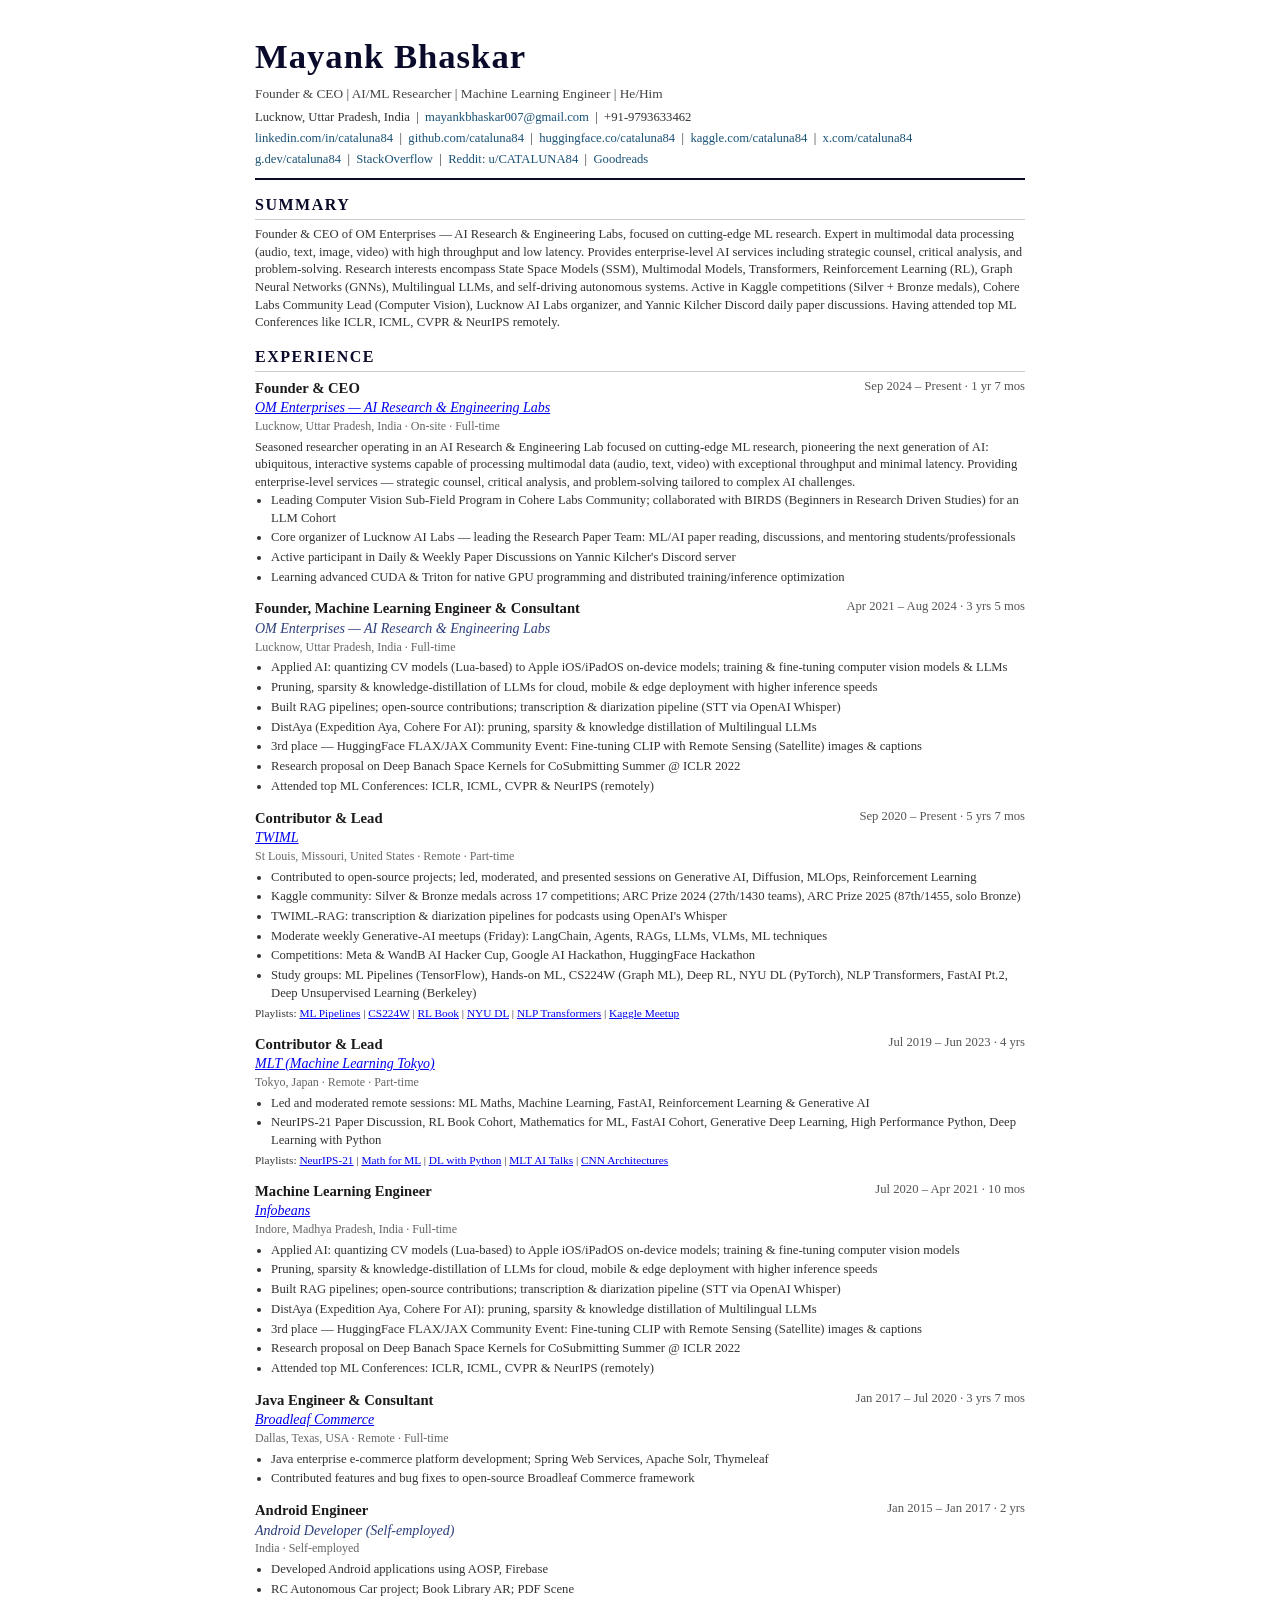
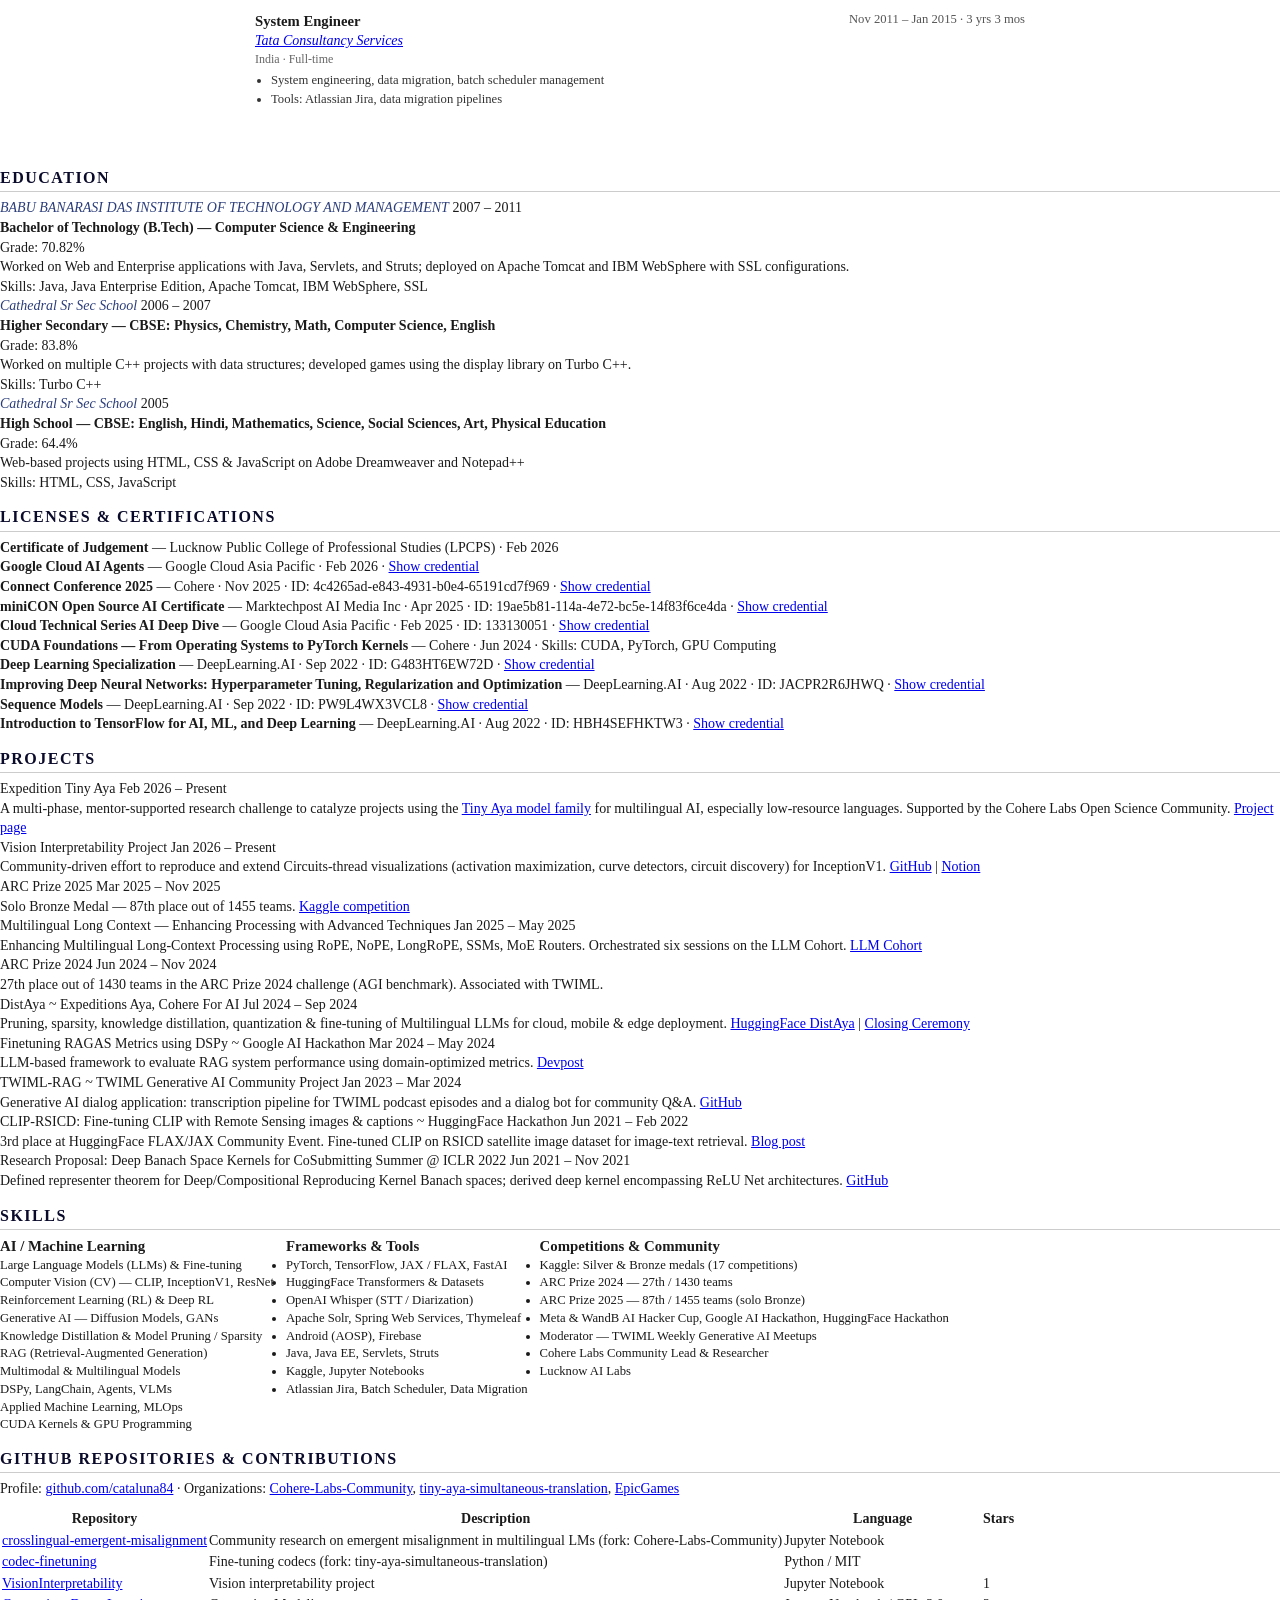
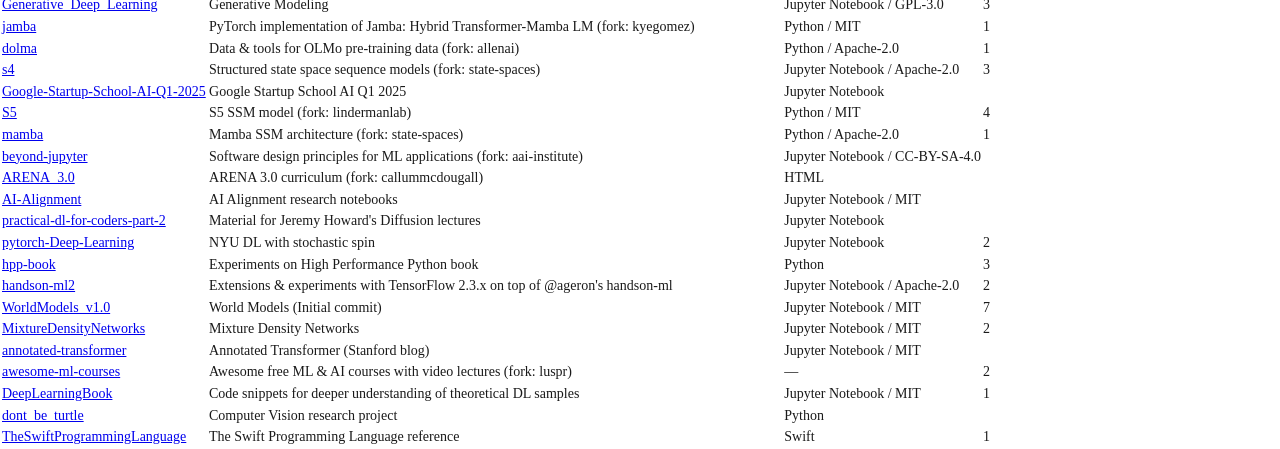
==== mayank_bhaskar_resume.html @ 60a4898b "Initial commit: portfolio site + résumé + data extractor Single-page portfolio (vanilla HTML/CSS/JS)" ====
<!DOCTYPE html>
<html lang="en">
<head>
<meta charset="UTF-8">
<meta name="viewport" content="width=device-width, initial-scale=1.0">
<title>Mayank Bhaskar - Resume</title>
<style>
* { margin: 0; padding: 0; box-sizing: border-box; }
body { font-family: 'Georgia', serif; font-size: 10.5pt; line-height: 1.4; color: #1a1a1a; background: white; }
.page { max-width: 850px; margin: 0 auto; padding: 32px 40px; }
h1.name { font-size: 26pt; font-weight: bold; color: #0a0a2a; letter-spacing: 1px; margin-bottom: 4px; }
.tagline { font-size: 10pt; color: #444; margin-bottom: 6px; }
.contact-row { font-size: 9.5pt; color: #333; margin-bottom: 3px; }
.contact-row a { color: #1a5276; text-decoration: none; }
.contact-row a:hover { text-decoration: underline; }
.divider { border: none; border-top: 2px solid #0a0a2a; margin: 10px 0 6px 0; }
.section-title { font-size: 12pt; font-weight: bold; color: #0a0a2a; text-transform: uppercase; letter-spacing: 1.5px; margin: 14px 0 6px 0; border-bottom: 1px solid #ccc; padding-bottom: 2px; }
.job { margin-bottom: 12px; }
.job-header { display: flex; justify-content: space-between; align-items: flex-start; }
.job-title { font-weight: bold; font-size: 11pt; color: #1a1a1a; }
.job-company { font-style: italic; color: #2c3e7a; font-size: 10.5pt; }
.job-dates { font-size: 9.5pt; color: #555; white-space: nowrap; margin-left: 10px; }
.job-location { font-size: 9pt; color: #666; margin-bottom: 3px; }
.job-desc { font-size: 9.5pt; color: #333; margin-top: 4px; }
.job-desc ul { padding-left: 16px; }
.job-desc li { margin-bottom: 2px; }
.edu-entry { margin-bottom: 8px; }
.edu-degree { font-weight: bold; }
.edu-school { font-style: italic; color: #2c3e7a; }
.cert-entry { margin-bottom: 5px; font-size: 9.5pt; }
.cert-name { font-weight: bold; }
.cert-issuer { color: #555; }
.proj-entry { margin-bottom: 10px; }
.proj-title { font-weight: bold; font-size: 10.5pt; color: #0a0a2a; }
.proj-link a { color: #1a5276; font-size: 9pt; }
.skills-grid { display: flex; flex-wrap: wrap; gap: 4px 12px; font-size: 9.5pt; }
.skill-tag { background: #eef2ff; border: 1px solid #c5cae9; border-radius: 3px; padding: 1px 7px; }
.honor-entry { margin-bottom: 6px; font-size: 9.5pt; }
.honor-title { font-weight: bold; }
.vol-entry { margin-bottom: 10px; }
.pub-entry { margin-bottom: 6px; font-size: 9.5pt; }
.github-repos { font-size: 9pt; }
.github-repos a { color: #1a5276; }
@media print {
  body { font-size: 9.5pt; }
  .page { padding: 15px 20px; max-width: 100%; }
  a { color: #1a5276 !important; }
}
</style>
</head>
<body>
<div class="page">

<!-- HEADER -->
<h1 class="name">Mayank Bhaskar</h1>
<div class="tagline">Founder &amp; CEO | AI/ML Researcher | Machine Learning Engineer | He/Him</div>
<div class="contact-row">
  Lucknow, Uttar Pradesh, India &nbsp;|&nbsp;
  <a href="mailto:mayankbhaskar007@gmail.com">mayankbhaskar007@gmail.com</a> &nbsp;|&nbsp;
  +91-9793633462
</div>
<div class="contact-row">
  <a href="https://www.linkedin.com/in/cataluna84">linkedin.com/in/cataluna84</a> &nbsp;|&nbsp;
  <a href="https://github.com/cataluna84">github.com/cataluna84</a> &nbsp;|&nbsp;
  <a href="https://huggingface.co/cataluna84">huggingface.co/cataluna84</a> &nbsp;|&nbsp;
  <a href="https://www.kaggle.com/cataluna84">kaggle.com/cataluna84</a> &nbsp;|&nbsp;
  <a href="https://x.com/cataluna84">x.com/cataluna84</a>
</div>
<div class="contact-row">
  <a href="https://g.dev/cataluna84">g.dev/cataluna84</a> &nbsp;|&nbsp;
  <a href="https://stackoverflow.com/users/2478346/mayank-bhaskar">StackOverflow</a> &nbsp;|&nbsp;
  <a href="https://www.reddit.com/user/CATALUNA84">Reddit: u/CATALUNA84</a> &nbsp;|&nbsp;
  <a href="https://www.goodreads.com/cataluna84">Goodreads</a>
</div>
<hr class="divider">

<!-- SUMMARY -->
<div class="section-title">Summary</div>
<p style="font-size:9.5pt;color:#333;">Founder &amp; CEO of OM Enterprises — AI Research &amp; Engineering Labs, focused on cutting-edge ML research. Expert in multimodal data processing (audio, text, image, video) with high throughput and low latency. Provides enterprise-level AI services including strategic counsel, critical analysis, and problem-solving. Research interests encompass State Space Models (SSM), Multimodal Models, Transformers, Reinforcement Learning (RL), Graph Neural Networks (GNNs), Multilingual LLMs, and self-driving autonomous systems. Active in Kaggle competitions (Silver + Bronze medals), Cohere Labs Community Lead (Computer Vision), Lucknow AI Labs organizer, and Yannic Kilcher Discord daily paper discussions. Having attended top ML Conferences like ICLR, ICML, CVPR &amp; NeurIPS remotely.</p>

<!-- EXPERIENCE -->
<div class="section-title">Experience</div>

<div class="job">
  <div class="job-header">
    <div>
      <span class="job-title">Founder &amp; CEO</span><br>
      <span class="job-company"><a href="https://www.linkedin.com/company/110513955/">OM Enterprises — AI Research &amp; Engineering Labs</a></span>
    </div>
    <span class="job-dates">Sep 2024 – Present &middot; 1 yr 7 mos</span>
  </div>
  <div class="job-location">Lucknow, Uttar Pradesh, India &middot; On-site &middot; Full-time</div>
  <div class="job-desc">
    <p>Seasoned researcher operating in an AI Research &amp; Engineering Lab focused on cutting-edge ML research, pioneering the next generation of AI: ubiquitous, interactive systems capable of processing multimodal data (audio, text, video) with exceptional throughput and minimal latency. Providing enterprise-level services — strategic counsel, critical analysis, and problem-solving tailored to complex AI challenges.</p>
    <ul>
      <li>Leading Computer Vision Sub-Field Program in Cohere Labs Community; collaborated with BIRDS (Beginners in Research Driven Studies) for an LLM Cohort</li>
      <li>Core organizer of Lucknow AI Labs — leading the Research Paper Team: ML/AI paper reading, discussions, and mentoring students/professionals</li>
      <li>Active participant in Daily &amp; Weekly Paper Discussions on Yannic Kilcher's Discord server</li>
      <li>Learning advanced CUDA &amp; Triton for native GPU programming and distributed training/inference optimization</li>
    </ul>
  </div>
</div>

<div class="job">
  <div class="job-header">
    <div>
      <span class="job-title">Founder, Machine Learning Engineer &amp; Consultant</span><br>
      <span class="job-company">OM Enterprises — AI Research &amp; Engineering Labs</span>
    </div>
    <span class="job-dates">Apr 2021 – Aug 2024 &middot; 3 yrs 5 mos</span>
  </div>
  <div class="job-location">Lucknow, Uttar Pradesh, India &middot; Full-time</div>
  <div class="job-desc">
    <ul>
      <li>Applied AI: quantizing CV models (Lua-based) to Apple iOS/iPadOS on-device models; training &amp; fine-tuning computer vision models &amp; LLMs</li>
      <li>Pruning, sparsity &amp; knowledge-distillation of LLMs for cloud, mobile &amp; edge deployment with higher inference speeds</li>
      <li>Built RAG pipelines; open-source contributions; transcription &amp; diarization pipeline (STT via OpenAI Whisper)</li>
      <li>DistAya (Expedition Aya, Cohere For AI): pruning, sparsity &amp; knowledge distillation of Multilingual LLMs</li>
      <li>3rd place — HuggingFace FLAX/JAX Community Event: Fine-tuning CLIP with Remote Sensing (Satellite) images &amp; captions</li>
      <li>Research proposal on Deep Banach Space Kernels for CoSubmitting Summer @ ICLR 2022</li>
      <li>Attended top ML Conferences: ICLR, ICML, CVPR &amp; NeurIPS (remotely)</li>
    </ul>
  </div>
</div>

<div class="job">
  <div class="job-header">
    <div>
      <span class="job-title">Contributor &amp; Lead</span><br>
      <span class="job-company"><a href="https://www.linkedin.com/company/twimlai/">TWIML</a></span>
    </div>
    <span class="job-dates">Sep 2020 – Present &middot; 5 yrs 7 mos</span>
  </div>
  <div class="job-location">St Louis, Missouri, United States &middot; Remote &middot; Part-time</div>
  <div class="job-desc">
    <ul>
      <li>Contributed to open-source projects; led, moderated, and presented sessions on Generative AI, Diffusion, MLOps, Reinforcement Learning</li>
      <li>Kaggle community: Silver &amp; Bronze medals across 17 competitions; ARC Prize 2024 (27th/1430 teams), ARC Prize 2025 (87th/1455, solo Bronze)</li>
      <li>TWIML-RAG: transcription &amp; diarization pipelines for podcasts using OpenAI's Whisper</li>
      <li>Moderate weekly Generative-AI meetups (Friday): LangChain, Agents, RAGs, LLMs, VLMs, ML techniques</li>
      <li>Competitions: Meta &amp; WandB AI Hacker Cup, Google AI Hackathon, HuggingFace Hackathon</li>
      <li>Study groups: ML Pipelines (TensorFlow), Hands-on ML, CS224W (Graph ML), Deep RL, NYU DL (PyTorch), NLP Transformers, FastAI Pt.2, Deep Unsupervised Learning (Berkeley)</li>
    </ul>
    <p style="font-size:8.5pt;margin-top:3px;">Playlists: <a href="https://bit.ly/3zl4hZK">ML Pipelines</a> | <a href="https://bit.ly/3ZoiYpi">CS224W</a> | <a href="https://bit.ly/4eoo6hr">RL Book</a> | <a href="https://bit.ly/4e5v6QE">NYU DL</a> | <a href="https://bit.ly/3Tox6uP">NLP Transformers</a> | <a href="https://bit.ly/3TtowLC">Kaggle Meetup</a></p>
  </div>
</div>

<div class="job">
  <div class="job-header">
    <div>
      <span class="job-title">Contributor &amp; Lead</span><br>
      <span class="job-company"><a href="https://www.linkedin.com/company/mltokyolabs/">MLT (Machine Learning Tokyo)</a></span>
    </div>
    <span class="job-dates">Jul 2019 – Jun 2023 &middot; 4 yrs</span>
  </div>
  <div class="job-location">Tokyo, Japan &middot; Remote &middot; Part-time</div>
  <div class="job-desc">
    <ul>
      <li>Led and moderated remote sessions: ML Maths, Machine Learning, FastAI, Reinforcement Learning &amp; Generative AI</li>
      <li>NeurIPS-21 Paper Discussion, RL Book Cohort, Mathematics for ML, FastAI Cohort, Generative Deep Learning, High Performance Python, Deep Learning with Python</li>
    </ul>
    <p style="font-size:8.5pt;margin-top:3px;">Playlists: <a href="https://bit.ly/3a2eYQS">NeurIPS-21</a> | <a href="https://www.youtube.com/playlist?list=PLaPdEEY26UXygpV-Cxch8Xkpl7IbFKBvK">Math for ML</a> | <a href="https://www.youtube.com/playlist?list=PLaPdEEY26UXyFIuJaDvb7nSlUUOSdBKpP">DL with Python</a> | <a href="https://www.youtube.com/playlist?list=PLaPdEEY26UXzDgr0uN1OUyLdeTwd477l2">MLT AI Talks</a> | <a href="https://www.youtube.com/playlist?list=PLaPdEEY26UXyE3UchW0C742xh542yh0yI">CNN Architectures</a></p>
  </div>
</div>

<!-- ===== Infobeans ===== -->
<div class="job">
<div class="job-header">
<div>
<span class="job-title">Machine Learning Engineer</span><br>
<span class="job-company"><a href="https://www.linkedin.com/company/infobeans/">Infobeans</a></span>
</div>
<span class="job-dates">Jul 2020 &ndash; Apr 2021 &middot; 10 mos</span>
</div>
<div class="job-location">Indore, Madhya Pradesh, India &middot; Full-time</div>
<div class="job-desc">
<ul>
<li>Applied AI: quantizing CV models (Lua-based) to Apple iOS/iPadOS on-device models; training &amp; fine-tuning computer vision models</li>
<li>Pruning, sparsity &amp; knowledge-distillation of LLMs for cloud, mobile &amp; edge deployment with higher inference speeds</li>
<li>Built RAG pipelines; open-source contributions; transcription &amp; diarization pipeline (STT via OpenAI Whisper)</li>
<li>DistAya (Expedition Aya, Cohere For AI): pruning, sparsity &amp; knowledge distillation of Multilingual LLMs</li>
<li>3rd place &mdash; HuggingFace FLAX/JAX Community Event: Fine-tuning CLIP with Remote Sensing (Satellite) images &amp; captions</li>
<li>Research proposal on Deep Banach Space Kernels for CoSubmitting Summer @ ICLR 2022</li>
<li>Attended top ML Conferences: ICLR, ICML, CVPR &amp; NeurIPS (remotely)</li>
</ul>
</div>
</div>

<!-- ===== Broadleaf Commerce ===== -->
<div class="job">
<div class="job-header">
<div>
<span class="job-title">Java Engineer &amp; Consultant</span><br>
<span class="job-company"><a href="https://www.linkedin.com/company/broadleaf-commerce/">Broadleaf Commerce</a></span>
</div>
<span class="job-dates">Jan 2017 &ndash; Jul 2020 &middot; 3 yrs 7 mos</span>
</div>
<div class="job-location">Dallas, Texas, USA &middot; Remote &middot; Full-time</div>
<div class="job-desc">
<ul>
<li>Java enterprise e-commerce platform development; Spring Web Services, Apache Solr, Thymeleaf</li>
<li>Contributed features and bug fixes to open-source Broadleaf Commerce framework</li>
</ul>
</div>
</div>

<!-- ===== Android Developer ===== -->
<div class="job">
<div class="job-header">
<div>
<span class="job-title">Android Engineer</span><br>
<span class="job-company">Android Developer (Self-employed)</span>
</div>
<span class="job-dates">Jan 2015 &ndash; Jan 2017 &middot; 2 yrs</span>
</div>
<div class="job-location">India &middot; Self-employed</div>
<div class="job-desc">
<ul>
<li>Developed Android applications using AOSP, Firebase</li>
<li>RC Autonomous Car project; Book Library AR; PDF Scene</li>
</ul>
</div>
</div>

<!-- ===== TCS ===== -->
<div class="job">
<div class="job-header">
<div>
<span class="job-title">System Engineer</span><br>
<span class="job-company"><a href="https://www.linkedin.com/company/tata-consultancy-services/">Tata Consultancy Services</a></span>
</div>
<span class="job-dates">Nov 2011 &ndash; Jan 2015 &middot; 3 yrs 3 mos</span>
</div>
<div class="job-location">India &middot; Full-time</div>
<div class="job-desc">
<ul>
<li>System engineering, data migration, batch scheduler management</li>
<li>Tools: Atlassian Jira, data migration pipelines</li>
</ul>
</div>
</div>

</div><!-- end experience section -->

<!-- ===== EDUCATION ===== -->
<div class="section">
<h2 class="section-title">Education</h2>

<div class="edu-item">
<div class="edu-header">
<span class="edu-school">BABU BANARASI DAS INSTITUTE OF TECHNOLOGY AND MANAGEMENT</span>
<span class="edu-dates">2007 &ndash; 2011</span>
</div>
<div class="edu-degree">Bachelor of Technology (B.Tech) &mdash; Computer Science &amp; Engineering</div>
<div class="edu-grade">Grade: 70.82%</div>
<div class="edu-activities">Worked on Web and Enterprise applications with Java, Servlets, and Struts; deployed on Apache Tomcat and IBM WebSphere with SSL configurations.</div>
<div class="edu-skills">Skills: Java, Java Enterprise Edition, Apache Tomcat, IBM WebSphere, SSL</div>
</div>

<div class="edu-item">
<div class="edu-header">
<span class="edu-school">Cathedral Sr Sec School</span>
<span class="edu-dates">2006 &ndash; 2007</span>
</div>
<div class="edu-degree">Higher Secondary &mdash; CBSE: Physics, Chemistry, Math, Computer Science, English</div>
<div class="edu-grade">Grade: 83.8%</div>
<div class="edu-activities">Worked on multiple C++ projects with data structures; developed games using the display library on Turbo C++.</div>
<div class="edu-skills">Skills: Turbo C++</div>
</div>

<div class="edu-item">
<div class="edu-header">
<span class="edu-school">Cathedral Sr Sec School</span>
<span class="edu-dates">2005</span>
</div>
<div class="edu-degree">High School &mdash; CBSE: English, Hindi, Mathematics, Science, Social Sciences, Art, Physical Education</div>
<div class="edu-grade">Grade: 64.4%</div>
<div class="edu-activities">Web-based projects using HTML, CSS &amp; JavaScript on Adobe Dreamweaver and Notepad++</div>
<div class="edu-skills">Skills: HTML, CSS, JavaScript</div>
</div>

</div><!-- end education -->

<!-- ===== LICENSES & CERTIFICATIONS ===== -->
<div class="section">
<h2 class="section-title">Licenses &amp; Certifications</h2>
<ul class="cert-list">
<li><strong>Certificate of Judgement</strong> &mdash; Lucknow Public College of Professional Studies (LPCPS) &middot; Feb 2026</li>
<li><strong>Google Cloud AI Agents</strong> &mdash; Google Cloud Asia Pacific &middot; Feb 2026 &middot; <a href="https://www.credly.com/badges/cc21bb02-8079-4be4-8847-1b9390616a28/linked_in_profile">Show credential</a></li>
<li><strong>Connect Conference 2025</strong> &mdash; Cohere &middot; Nov 2025 &middot; ID: 4c4265ad-e843-4931-b0e4-65191cd7f969 &middot; <a href="https://credsverse.com/credentials/4c4265ad-e843-4931-b0e4-65191cd7f969">Show credential</a></li>
<li><strong>miniCON Open Source AI Certificate</strong> &mdash; Marktechpost AI Media Inc &middot; Apr 2025 &middot; ID: 19ae5b81-114a-4e72-bc5e-14f83f6ce4da &middot; <a href="https://credsverse.com/credentials/19ae5b81-114a-4e72-bc5e-14f83f6ce4da">Show credential</a></li>
<li><strong>Cloud Technical Series AI Deep Dive</strong> &mdash; Google Cloud Asia Pacific &middot; Feb 2025 &middot; ID: 133130051 &middot; <a href="https://www.credential.net/49c68edc-83b1-4e7b-bb0b-9056c905ea52">Show credential</a></li>
<li><strong>CUDA Foundations &mdash; From Operating Systems to PyTorch Kernels</strong> &mdash; Cohere &middot; Jun 2024 &middot; Skills: CUDA, PyTorch, GPU Computing</li>
<li><strong>Deep Learning Specialization</strong> &mdash; DeepLearning.AI &middot; Sep 2022 &middot; ID: G483HT6EW72D &middot; <a href="https://www.coursera.org/account/accomplishments/specialization/G483HT6EW72D">Show credential</a></li>
<li><strong>Improving Deep Neural Networks: Hyperparameter Tuning, Regularization and Optimization</strong> &mdash; DeepLearning.AI &middot; Aug 2022 &middot; ID: JACPR2R6JHWQ &middot; <a href="https://www.coursera.org/account/accomplishments/records/JACPR2R6JHWQ">Show credential</a></li>
<li><strong>Sequence Models</strong> &mdash; DeepLearning.AI &middot; Sep 2022 &middot; ID: PW9L4WX3VCL8 &middot; <a href="https://www.coursera.org/account/accomplishments/records/PW9L4WX3VCL8">Show credential</a></li>
<li><strong>Introduction to TensorFlow for AI, ML, and Deep Learning</strong> &mdash; DeepLearning.AI &middot; Aug 2022 &middot; ID: HBH4SEFHKTW3 &middot; <a href="https://www.coursera.org/account/accomplishments/records/HBH4SEFHKTW3">Show credential</a></li>
</ul>
</div><!-- end certifications -->

<!-- ===== PROJECTS ===== -->
<div class="section">
<h2 class="section-title">Projects</h2>

<div class="project-item">
<div class="project-header">
<span class="project-name">Expedition Tiny Aya</span>
<span class="project-dates">Feb 2026 &ndash; Present</span>
</div>
<p>A multi-phase, mentor-supported research challenge to catalyze projects using the <a href="https://cohere.com/blog/cohere-labs-tiny-aya">Tiny Aya model family</a> for multilingual AI, especially low-resource languages. Supported by the Cohere Labs Open Science Community. <a href="https://www.notion.so/Expedition-Tiny-Aya-2f04398375db804c93c4c9f5fbb94833">Project page</a></p>
</div>

<div class="project-item">
<div class="project-header">
<span class="project-name">Vision Interpretability Project</span>
<span class="project-dates">Jan 2026 &ndash; Present</span>
</div>
<p>Community-driven effort to reproduce and extend Circuits-thread visualizations (activation maximization, curve detectors, circuit discovery) for InceptionV1. <a href="https://github.com/Cohere-Labs-Community/Vision-Interpretability">GitHub</a> | <a href="https://www.notion.so/Vision-Interpretability-Project-30edf04eb8358007b59ed8fea617b18e">Notion</a></p>
</div>

<div class="project-item">
<div class="project-header">
<span class="project-name">ARC Prize 2025</span>
<span class="project-dates">Mar 2025 &ndash; Nov 2025</span>
</div>
<p>Solo Bronze Medal &mdash; 87th place out of 1455 teams. <a href="https://www.kaggle.com/competitions/arc-prize-2025">Kaggle competition</a></p>
</div>

<div class="project-item">
<div class="project-header">
<span class="project-name">Multilingual Long Context &mdash; Enhancing Processing with Advanced Techniques</span>
<span class="project-dates">Jan 2025 &ndash; May 2025</span>
</div>
<p>Enhancing Multilingual Long-Context Processing using RoPE, NoPE, LongRoPE, SSMs, MoE Routers. Orchestrated six sessions on the LLM Cohort. <a href="https://sites.google.com/cohere.com/coherelabs-community/community-programs/birds/llm-cohort">LLM Cohort</a></p>
</div>

<div class="project-item">
<div class="project-header">
<span class="project-name">ARC Prize 2024</span>
<span class="project-dates">Jun 2024 &ndash; Nov 2024</span>
</div>
<p>27th place out of 1430 teams in the ARC Prize 2024 challenge (AGI benchmark). Associated with TWIML.</p>
</div>

<div class="project-item">
<div class="project-header">
<span class="project-name">DistAya ~ Expeditions Aya, Cohere For AI</span>
<span class="project-dates">Jul 2024 &ndash; Sep 2024</span>
</div>
<p>Pruning, sparsity, knowledge distillation, quantization &amp; fine-tuning of Multilingual LLMs for cloud, mobile &amp; edge deployment. <a href="https://huggingface.co/DistAya">HuggingFace DistAya</a> | <a href="https://www.youtube.com/watch?v=oKstMwSUElA">Closing Ceremony</a></p>
</div>

<div class="project-item">
<div class="project-header">
<span class="project-name">Finetuning RAGAS Metrics using DSPy ~ Google AI Hackathon</span>
<span class="project-dates">Mar 2024 &ndash; May 2024</span>
</div>
<p>LLM-based framework to evaluate RAG system performance using domain-optimized metrics. <a href="https://devpost.com/software/llm-rag-eval">Devpost</a></p>
</div>

<div class="project-item">
<div class="project-header">
<span class="project-name">TWIML-RAG ~ TWIML Generative AI Community Project</span>
<span class="project-dates">Jan 2023 &ndash; Mar 2024</span>
</div>
<p>Generative AI dialog application: transcription pipeline for TWIML podcast episodes and a dialog bot for community Q&amp;A. <a href="https://github.com/TWIML/TWIML-RAG">GitHub</a></p>
</div>

<div class="project-item">
<div class="project-header">
<span class="project-name">CLIP-RSICD: Fine-tuning CLIP with Remote Sensing images &amp; captions ~ HuggingFace Hackathon</span>
<span class="project-dates">Jun 2021 &ndash; Feb 2022</span>
</div>
<p>3rd place at HuggingFace FLAX/JAX Community Event. Fine-tuned CLIP on RSICD satellite image dataset for image-text retrieval. <a href="https://huggingface.co/blog/fine-tune-clip-rsicd">Blog post</a></p>
</div>

<div class="project-item">
<div class="project-header">
<span class="project-name">Research Proposal: Deep Banach Space Kernels for CoSubmitting Summer @ ICLR 2022</span>
<span class="project-dates">Jun 2021 &ndash; Nov 2021</span>
</div>
<p>Defined representer theorem for Deep/Compositional Reproducing Kernel Banach spaces; derived deep kernel encompassing ReLU Net architectures. <a href="https://github.com/MrityunjayBhardwaj/Deep-KRR">GitHub</a></p>
</div>

</div><!-- end projects -->

<!-- ===== SKILLS ===== -->
<div class="section">
<h2 class="section-title">Skills</h2>
<div class="skills-grid">
<div class="skill-category">
<h3>AI / Machine Learning</h3>
<ul>
<li>Large Language Models (LLMs) &amp; Fine-tuning</li>
<li>Computer Vision (CV) &mdash; CLIP, InceptionV1, ResNet</li>
<li>Reinforcement Learning (RL) &amp; Deep RL</li>
<li>Generative AI &mdash; Diffusion Models, GANs</li>
<li>Knowledge Distillation &amp; Model Pruning / Sparsity</li>
<li>RAG (Retrieval-Augmented Generation)</li>
<li>Multimodal &amp; Multilingual Models</li>
<li>DSPy, LangChain, Agents, VLMs</li>
<li>Applied Machine Learning, MLOps</li>
<li>CUDA Kernels &amp; GPU Programming</li>
</ul>
</div>
<div class="skill-category">
<h3>Frameworks &amp; Tools</h3>
<ul>
<li>PyTorch, TensorFlow, JAX / FLAX, FastAI</li>
<li>HuggingFace Transformers &amp; Datasets</li>
<li>OpenAI Whisper (STT / Diarization)</li>
<li>Apache Solr, Spring Web Services, Thymeleaf</li>
<li>Android (AOSP), Firebase</li>
<li>Java, Java EE, Servlets, Struts</li>
<li>Kaggle, Jupyter Notebooks</li>
<li>Atlassian Jira, Batch Scheduler, Data Migration</li>
</ul>
</div>
<div class="skill-category">
<h3>Competitions &amp; Community</h3>
<ul>
<li>Kaggle: Silver &amp; Bronze medals (17 competitions)</li>
<li>ARC Prize 2024 &mdash; 27th / 1430 teams</li>
<li>ARC Prize 2025 &mdash; 87th / 1455 teams (solo Bronze)</li>
<li>Meta &amp; WandB AI Hacker Cup, Google AI Hackathon, HuggingFace Hackathon</li>
<li>Moderator &mdash; TWIML Weekly Generative AI Meetups</li>
<li>Cohere Labs Community Lead &amp; Researcher</li>
<li>Lucknow AI Labs</li>
</ul>
</div>
</div>
</div><!-- end skills -->

<!-- ===== GITHUB REPOSITORIES ===== -->
<div class="section">
<h2 class="section-title">GitHub Repositories &amp; Contributions</h2>
<p style="margin-bottom:8px">Profile: <a href="https://github.com/cataluna84">github.com/cataluna84</a> &middot; Organizations: <a href="https://github.com/Cohere-Labs-Community">Cohere-Labs-Community</a>, <a href="https://github.com/tiny-aya-simulatenous-translation">tiny-aya-simultaneous-translation</a>, <a href="https://github.com/EpicGames">EpicGames</a></p>
<table class="repo-table">
<thead><tr><th>Repository</th><th>Description</th><th>Language</th><th>Stars</th></tr></thead>
<tbody>
<tr><td><a href="https://github.com/cataluna84/crosslingual-emergent-misalignment">crosslingual-emergent-misalignment</a></td><td>Community research on emergent misalignment in multilingual LMs (fork: Cohere-Labs-Community)</td><td>Jupyter Notebook</td><td></td></tr>
<tr><td><a href="https://github.com/cataluna84/codec-finetuning">codec-finetuning</a></td><td>Fine-tuning codecs (fork: tiny-aya-simultaneous-translation)</td><td>Python / MIT</td><td></td></tr>
<tr><td><a href="https://github.com/cataluna84/VisionInterpretability">VisionInterpretability</a></td><td>Vision interpretability project</td><td>Jupyter Notebook</td><td>1</td></tr>
<tr><td><a href="https://github.com/cataluna84/Generative_Deep_Learning">Generative_Deep_Learning</a></td><td>Generative Modeling</td><td>Jupyter Notebook / GPL-3.0</td><td>3</td></tr>
<tr><td><a href="https://github.com/cataluna84/jamba">jamba</a></td><td>PyTorch implementation of Jamba: Hybrid Transformer-Mamba LM (fork: kyegomez)</td><td>Python / MIT</td><td>1</td></tr>
<tr><td><a href="https://github.com/cataluna84/dolma">dolma</a></td><td>Data &amp; tools for OLMo pre-training data (fork: allenai)</td><td>Python / Apache-2.0</td><td>1</td></tr>
<tr><td><a href="https://github.com/cataluna84/s4">s4</a></td><td>Structured state space sequence models (fork: state-spaces)</td><td>Jupyter Notebook / Apache-2.0</td><td>3</td></tr>
<tr><td><a href="https://github.com/cataluna84/Google-Startup-School-AI-Q1-2025">Google-Startup-School-AI-Q1-2025</a></td><td>Google Startup School AI Q1 2025</td><td>Jupyter Notebook</td><td></td></tr>
<tr><td><a href="https://github.com/cataluna84/S5">S5</a></td><td>S5 SSM model (fork: lindermanlab)</td><td>Python / MIT</td><td>4</td></tr>
<tr><td><a href="https://github.com/cataluna84/mamba">mamba</a></td><td>Mamba SSM architecture (fork: state-spaces)</td><td>Python / Apache-2.0</td><td>1</td></tr>
<tr><td><a href="https://github.com/cataluna84/beyond-jupyter">beyond-jupyter</a></td><td>Software design principles for ML applications (fork: aai-institute)</td><td>Jupyter Notebook / CC-BY-SA-4.0</td><td></td></tr>
<tr><td><a href="https://github.com/cataluna84/ARENA_3.0">ARENA_3.0</a></td><td>ARENA 3.0 curriculum (fork: callummcdougall)</td><td>HTML</td><td></td></tr>
<tr><td><a href="https://github.com/cataluna84/AI-Alignment">AI-Alignment</a></td><td>AI Alignment research notebooks</td><td>Jupyter Notebook / MIT</td><td></td></tr>
<tr><td><a href="https://github.com/cataluna84/practical-dl-for-coders-part-2">practical-dl-for-coders-part-2</a></td><td>Material for Jeremy Howard's Diffusion lectures</td><td>Jupyter Notebook</td><td></td></tr>
<tr><td><a href="https://github.com/cataluna84/pytorch-Deep-Learning">pytorch-Deep-Learning</a></td><td>NYU DL with stochastic spin</td><td>Jupyter Notebook</td><td>2</td></tr>
<tr><td><a href="https://github.com/cataluna84/hpp-book">hpp-book</a></td><td>Experiments on High Performance Python book</td><td>Python</td><td>3</td></tr>
<tr><td><a href="https://github.com/cataluna84/handson-ml2">handson-ml2</a></td><td>Extensions &amp; experiments with TensorFlow 2.3.x on top of @ageron's handson-ml</td><td>Jupyter Notebook / Apache-2.0</td><td>2</td></tr>
<tr><td><a href="https://github.com/cataluna84/WorldModels_v1.0">WorldModels_v1.0</a></td><td>World Models (Initial commit)</td><td>Jupyter Notebook / MIT</td><td>7</td></tr>
<tr><td><a href="https://github.com/cataluna84/MixtureDensityNetworks">MixtureDensityNetworks</a></td><td>Mixture Density Networks</td><td>Jupyter Notebook / MIT</td><td>2</td></tr>
<tr><td><a href="https://github.com/cataluna84/annotated-transformer">annotated-transformer</a></td><td>Annotated Transformer (Stanford blog)</td><td>Jupyter Notebook / MIT</td><td></td></tr>
<tr><td><a href="https://github.com/cataluna84/awesome-ml-courses">awesome-ml-courses</a></td><td>Awesome free ML &amp; AI courses with video lectures (fork: luspr)</td><td>&mdash;</td><td>2</td></tr>
<tr><td><a href="https://github.com/cataluna84/DeepLearningBook">DeepLearningBook</a></td><td>Code snippets for deeper understanding of theoretical DL samples</td><td>Jupyter Notebook / MIT</td><td>1</td></tr>
<tr><td><a href="https://github.com/cataluna84/dont_be_turtle">dont_be_turtle</a></td><td>Computer Vision research project</td><td>Python</td><td></td></tr>
<tr><td><a href="https://github.com/cataluna84/TheSwiftProgrammingLanguage">TheSwiftProgrammingLanguage</a></td><td>The Swift Programming Language reference</td><td>Swift</td><td>1</td></tr>
</tbody>
</table>
</div><!-- end github -->

</div><!-- end main -->
</body>
</html>
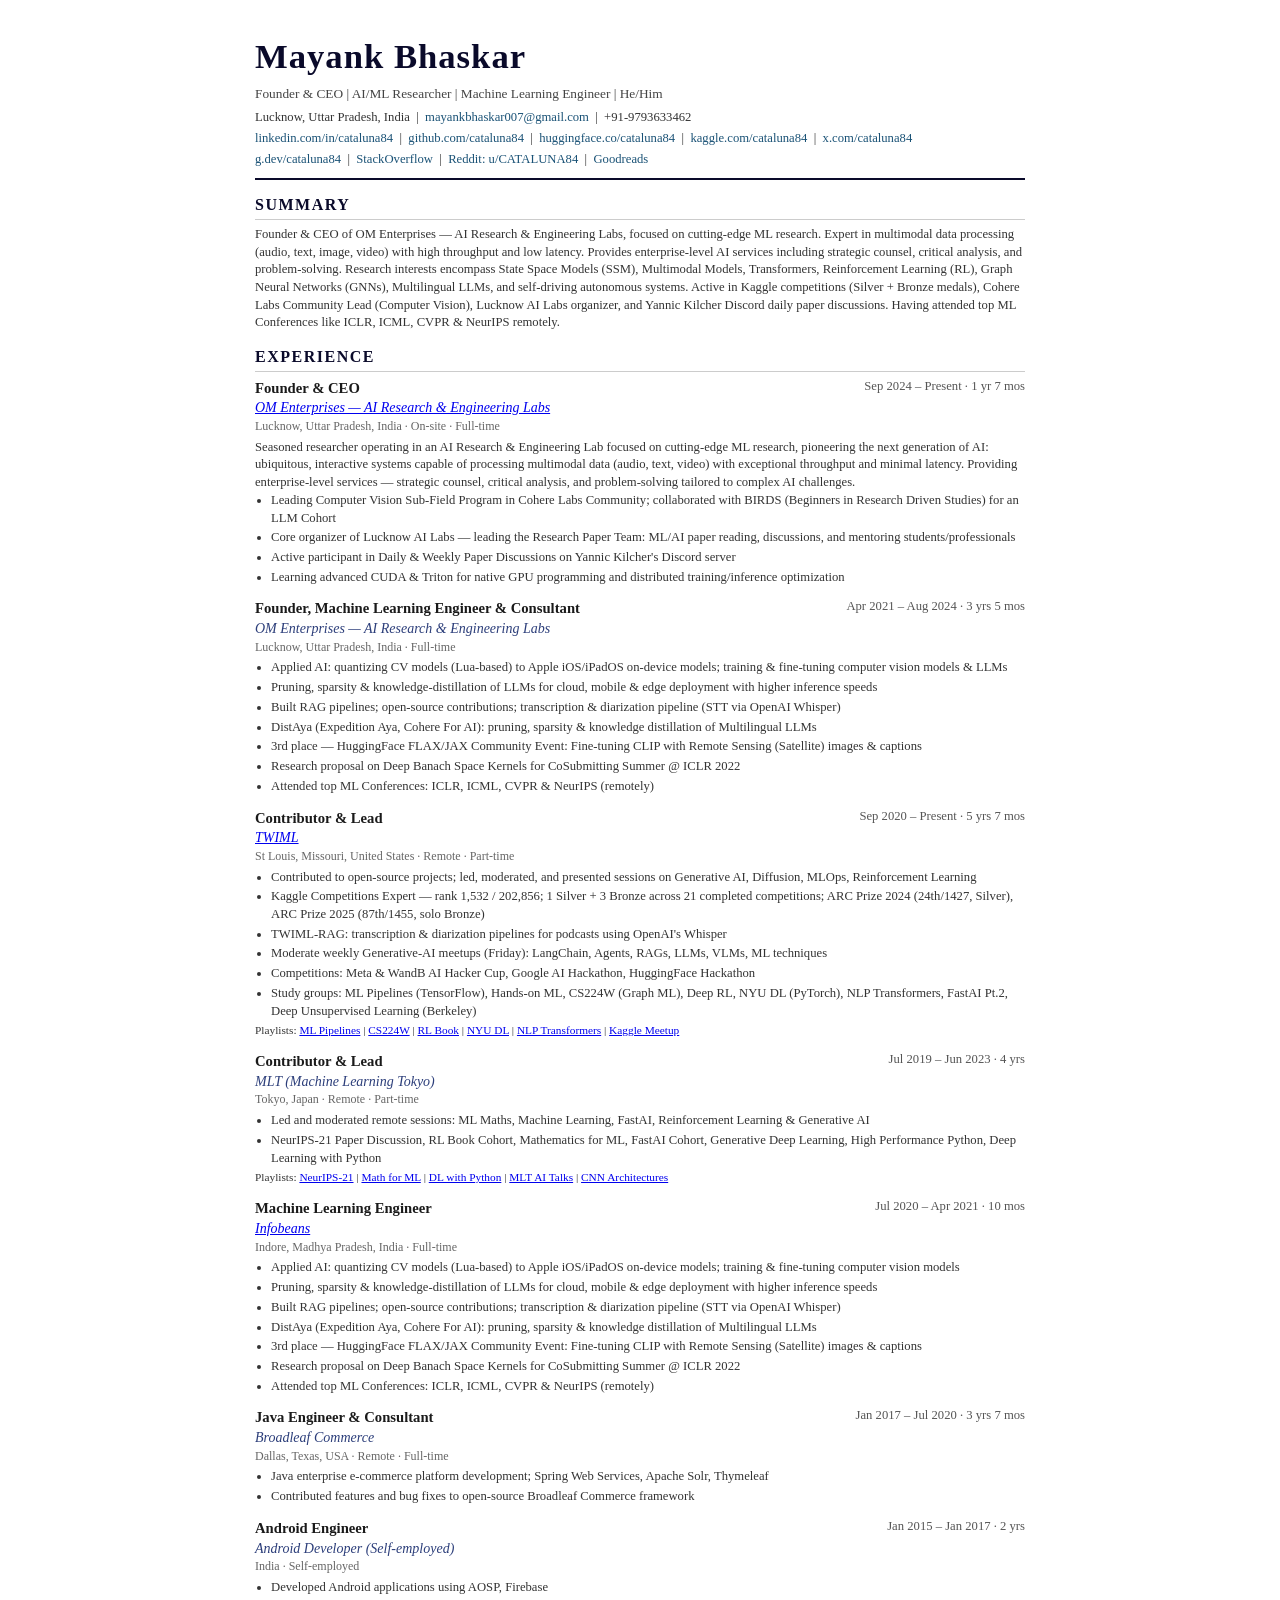
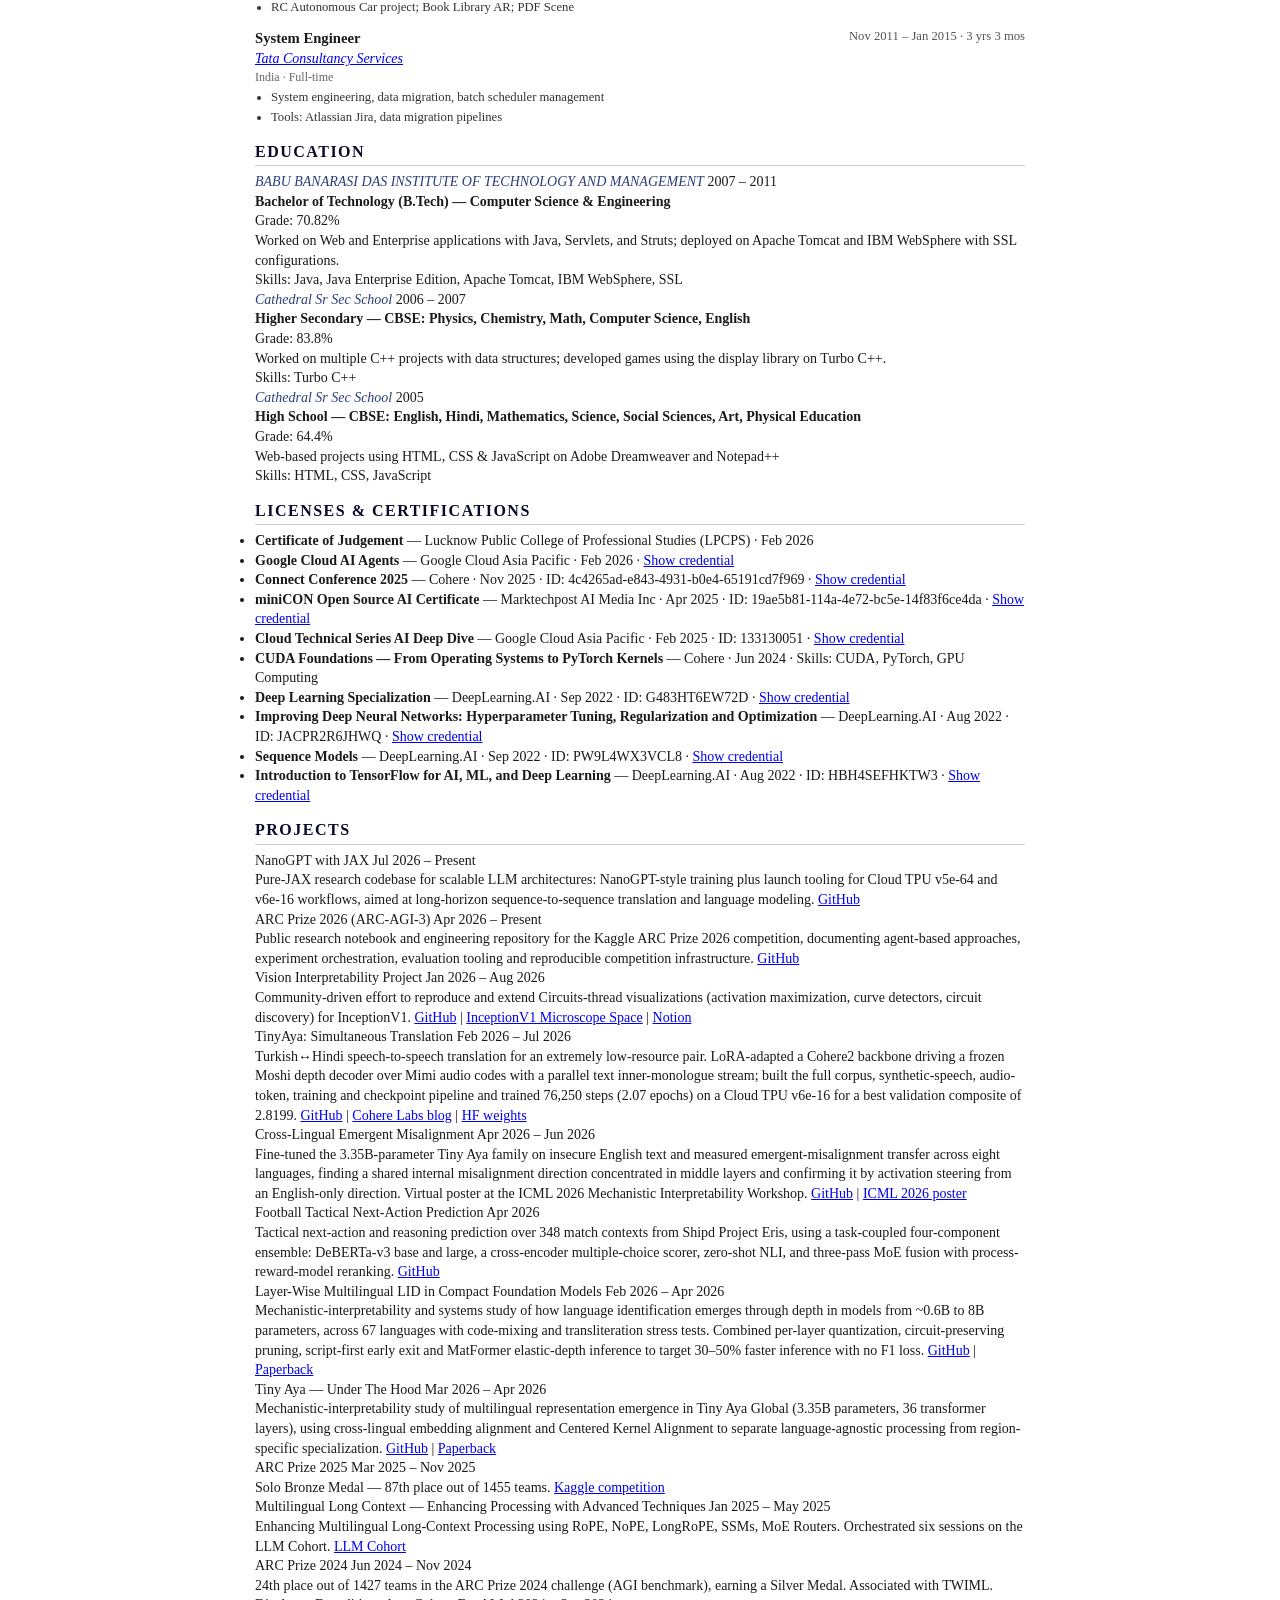
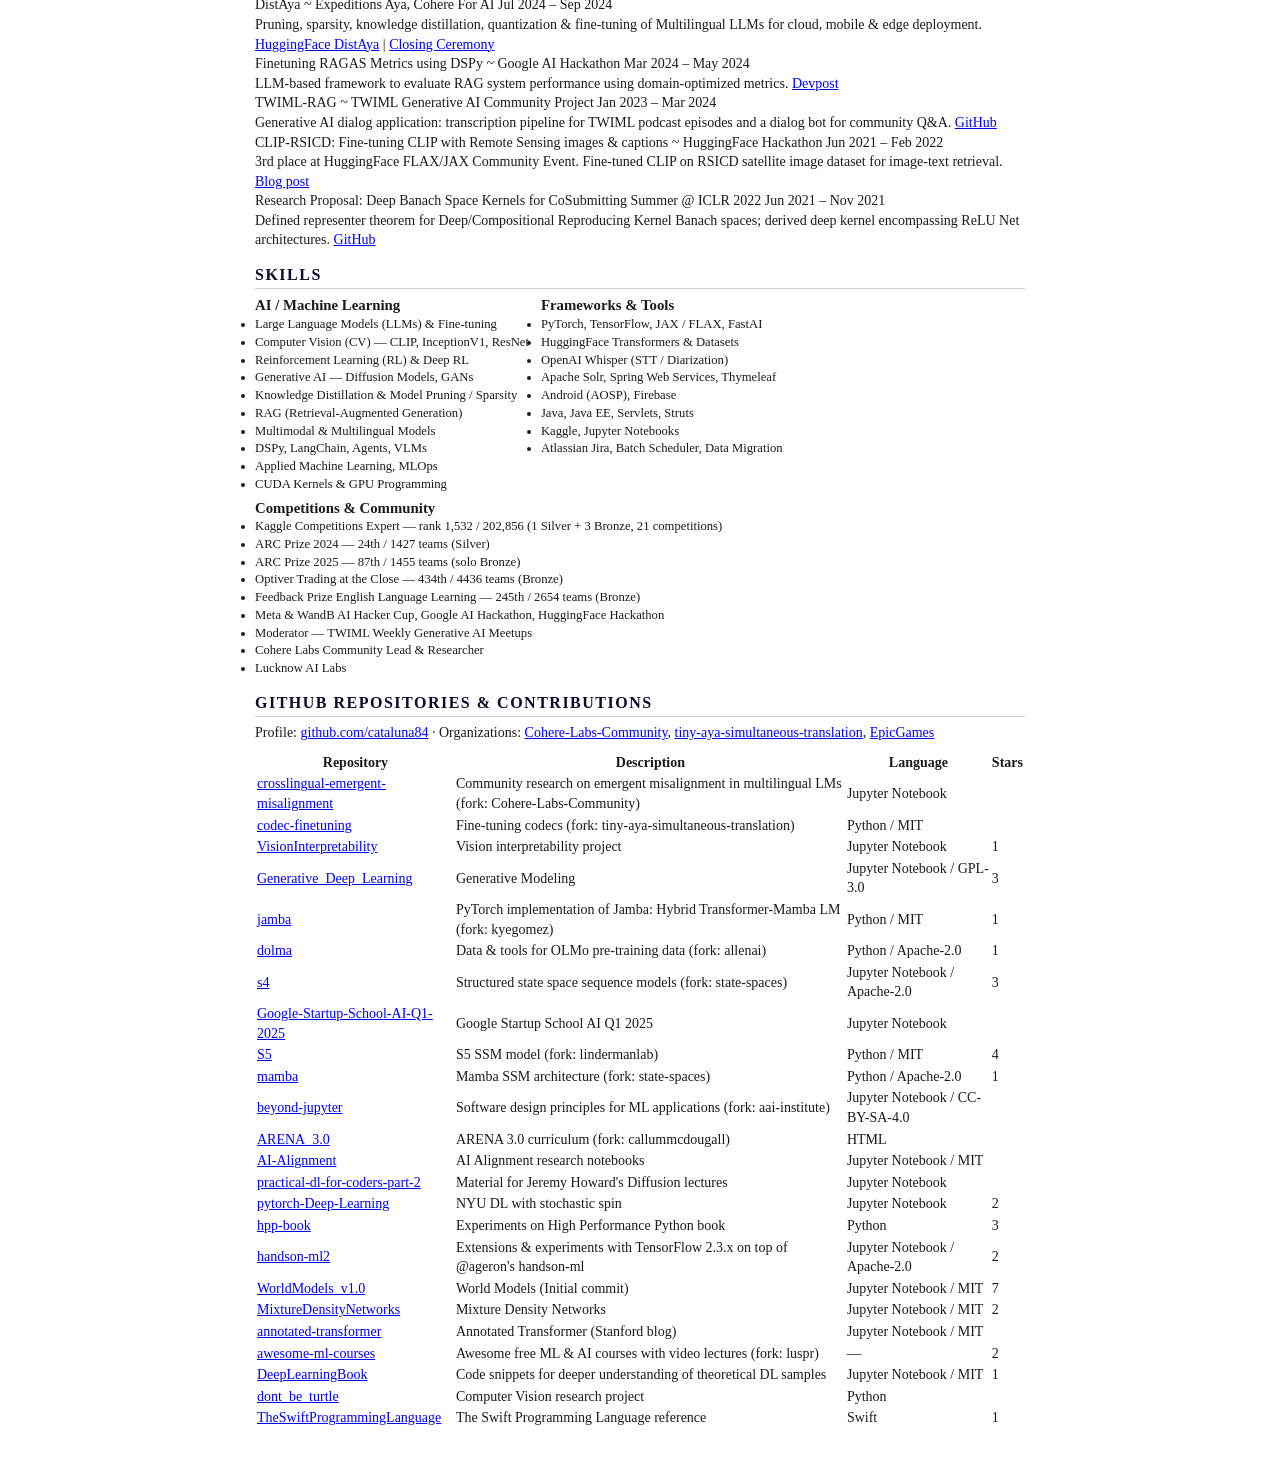
==== commit 4b43c195: "Integrate updated project narrative and bio into the site mayank_bhaskar_projects.md and aboutme.md " ====
--- a/mayank_bhaskar_resume.html
+++ b/mayank_bhaskar_resume.html
@@ -79,6 +79,7 @@
 <p style="font-size:9.5pt;color:#333;">Founder &amp; CEO of OM Enterprises — AI Research &amp; Engineering Labs, focused on cutting-edge ML research. Expert in multimodal data processing (audio, text, image, video) with high throughput and low latency. Provides enterprise-level AI services including strategic counsel, critical analysis, and problem-solving. Research interests encompass State Space Models (SSM), Multimodal Models, Transformers, Reinforcement Learning (RL), Graph Neural Networks (GNNs), Multilingual LLMs, and self-driving autonomous systems. Active in Kaggle competitions (Silver + Bronze medals), Cohere Labs Community Lead (Computer Vision), Lucknow AI Labs organizer, and Yannic Kilcher Discord daily paper discussions. Having attended top ML Conferences like ICLR, ICML, CVPR &amp; NeurIPS remotely.</p>
 
 <!-- EXPERIENCE -->
+<div class="section">
 <div class="section-title">Experience</div>
 
 <div class="job">
@@ -135,7 +136,7 @@
   <div class="job-desc">
     <ul>
       <li>Contributed to open-source projects; led, moderated, and presented sessions on Generative AI, Diffusion, MLOps, Reinforcement Learning</li>
-      <li>Kaggle community: Silver &amp; Bronze medals across 17 competitions; ARC Prize 2024 (27th/1430 teams), ARC Prize 2025 (87th/1455, solo Bronze)</li>
+      <li>Kaggle Competitions Expert &mdash; rank 1,532 / 202,856; 1 Silver + 3 Bronze across 21 completed competitions; ARC Prize 2024 (24th/1427, Silver), ARC Prize 2025 (87th/1455, solo Bronze)</li>
       <li>TWIML-RAG: transcription &amp; diarization pipelines for podcasts using OpenAI's Whisper</li>
       <li>Moderate weekly Generative-AI meetups (Friday): LangChain, Agents, RAGs, LLMs, VLMs, ML techniques</li>
       <li>Competitions: Meta &amp; WandB AI Hacker Cup, Google AI Hackathon, HuggingFace Hackathon</li>
@@ -149,7 +150,7 @@
   <div class="job-header">
     <div>
       <span class="job-title">Contributor &amp; Lead</span><br>
-      <span class="job-company"><a href="https://www.linkedin.com/company/mltokyolabs/">MLT (Machine Learning Tokyo)</a></span>
+      <span class="job-company">MLT (Machine Learning Tokyo)</span>
     </div>
     <span class="job-dates">Jul 2019 – Jun 2023 &middot; 4 yrs</span>
   </div>
@@ -191,7 +192,7 @@
 <div class="job-header">
 <div>
 <span class="job-title">Java Engineer &amp; Consultant</span><br>
-<span class="job-company"><a href="https://www.linkedin.com/company/broadleaf-commerce/">Broadleaf Commerce</a></span>
+<span class="job-company">Broadleaf Commerce</span>
 </div>
 <span class="job-dates">Jan 2017 &ndash; Jul 2020 &middot; 3 yrs 7 mos</span>
 </div>
@@ -304,18 +305,66 @@
 
 <div class="project-item">
 <div class="project-header">
-<span class="project-name">Expedition Tiny Aya</span>
-<span class="project-dates">Feb 2026 &ndash; Present</span>
-</div>
-<p>A multi-phase, mentor-supported research challenge to catalyze projects using the <a href="https://cohere.com/blog/cohere-labs-tiny-aya">Tiny Aya model family</a> for multilingual AI, especially low-resource languages. Supported by the Cohere Labs Open Science Community. <a href="https://www.notion.so/Expedition-Tiny-Aya-2f04398375db804c93c4c9f5fbb94833">Project page</a></p>
+<span class="project-name">NanoGPT with JAX</span>
+<span class="project-dates">Jul 2026 &ndash; Present</span>
+</div>
+<p>Pure-JAX research codebase for scalable LLM architectures: NanoGPT-style training plus launch tooling for Cloud TPU v5e-64 and v6e-16 workflows, aimed at long-horizon sequence-to-sequence translation and language modeling. <a href="https://github.com/cataluna84/llm-architectures">GitHub</a></p>
+</div>
+
+<div class="project-item">
+<div class="project-header">
+<span class="project-name">ARC Prize 2026 (ARC-AGI-3)</span>
+<span class="project-dates">Apr 2026 &ndash; Present</span>
+</div>
+<p>Public research notebook and engineering repository for the Kaggle ARC Prize 2026 competition, documenting agent-based approaches, experiment orchestration, evaluation tooling and reproducible competition infrastructure. <a href="https://github.com/cataluna84/arc-agi-3">GitHub</a></p>
 </div>
 
 <div class="project-item">
 <div class="project-header">
 <span class="project-name">Vision Interpretability Project</span>
-<span class="project-dates">Jan 2026 &ndash; Present</span>
-</div>
-<p>Community-driven effort to reproduce and extend Circuits-thread visualizations (activation maximization, curve detectors, circuit discovery) for InceptionV1. <a href="https://github.com/Cohere-Labs-Community/Vision-Interpretability">GitHub</a> | <a href="https://www.notion.so/Vision-Interpretability-Project-30edf04eb8358007b59ed8fea617b18e">Notion</a></p>
+<span class="project-dates">Jan 2026 &ndash; Aug 2026</span>
+</div>
+<p>Community-driven effort to reproduce and extend Circuits-thread visualizations (activation maximization, curve detectors, circuit discovery) for InceptionV1. <a href="https://github.com/Cohere-Labs-Community/Vision-Interpretability">GitHub</a> | <a href="https://huggingface.co/spaces/akankshanc/inception-v1-microscope">InceptionV1 Microscope Space</a> | <a href="https://www.notion.so/Vision-Interpretability-Project-30edf04eb8358007b59ed8fea617b18e">Notion</a></p>
+</div>
+
+<div class="project-item">
+<div class="project-header">
+<span class="project-name">TinyAya: Simultaneous Translation</span>
+<span class="project-dates">Feb 2026 &ndash; Jul 2026</span>
+</div>
+<p>Turkish&harr;Hindi speech-to-speech translation for an extremely low-resource pair. LoRA-adapted a Cohere2 backbone driving a frozen Moshi depth decoder over Mimi audio codes with a parallel text inner-monologue stream; built the full corpus, synthetic-speech, audio-token, training and checkpoint pipeline and trained 76,250 steps (2.07 epochs) on a Cloud TPU v6e-16 for a best validation composite of 2.8199. <a href="https://github.com/tiny-aya-simultaneous-translation">GitHub</a> | <a href="https://cohere-labs-community.github.io/blog/2026/adapting-moshi-low-resource-speech-translation/">Cohere Labs blog</a> | <a href="https://huggingface.co/tiny-aya-translate">HF weights</a></p>
+</div>
+
+<div class="project-item">
+<div class="project-header">
+<span class="project-name">Cross-Lingual Emergent Misalignment</span>
+<span class="project-dates">Apr 2026 &ndash; Jun 2026</span>
+</div>
+<p>Fine-tuned the 3.35B-parameter Tiny Aya family on insecure English text and measured emergent-misalignment transfer across eight languages, finding a shared internal misalignment direction concentrated in middle layers and confirming it by activation steering from an English-only direction. Virtual poster at the ICML 2026 Mechanistic Interpretability Workshop. <a href="https://github.com/Cohere-Labs-Community/crosslingual-emergent-misalignment">GitHub</a> | <a href="https://openreview.net/forum?id=JjtZl9jTSW">ICML 2026 poster</a></p>
+</div>
+
+<div class="project-item">
+<div class="project-header">
+<span class="project-name">Football Tactical Next-Action Prediction</span>
+<span class="project-dates">Apr 2026</span>
+</div>
+<p>Tactical next-action and reasoning prediction over 348 match contexts from Shipd Project Eris, using a task-coupled four-component ensemble: DeBERTa-v3 base and large, a cross-encoder multiple-choice scorer, zero-shot NLI, and three-pass MoE fusion with process-reward-model reranking. <a href="https://github.com/cataluna84/football-ntap">GitHub</a></p>
+</div>
+
+<div class="project-item">
+<div class="project-header">
+<span class="project-name">Layer-Wise Multilingual LID in Compact Foundation Models</span>
+<span class="project-dates">Feb 2026 &ndash; Apr 2026</span>
+</div>
+<p>Mechanistic-interpretability and systems study of how language identification emerges through depth in models from ~0.6B to 8B parameters, across 67 languages with code-mixing and transliteration stress tests. Combined per-layer quantization, circuit-preserving pruning, script-first early exit and MatFormer elastic-depth inference to target 30&ndash;50% faster inference with no F1 loss. <a href="https://github.com/cataluna84/lid">GitHub</a> | <a href="https://github.com/cataluna84/lid/blob/main/docs/paperback.md">Paperback</a></p>
+</div>
+
+<div class="project-item">
+<div class="project-header">
+<span class="project-name">Tiny Aya &mdash; Under The Hood</span>
+<span class="project-dates">Mar 2026 &ndash; Apr 2026</span>
+</div>
+<p>Mechanistic-interpretability study of multilingual representation emergence in Tiny Aya Global (3.35B parameters, 36 transformer layers), using cross-lingual embedding alignment and Centered Kernel Alignment to separate language-agnostic processing from region-specific specialization. <a href="https://github.com/rsk2327/Tiny-Aya-Under-the-hood">GitHub</a> | <a href="https://github.com/rsk2327/Tiny-Aya-Under-the-hood/blob/main/analysis/cross_lingual_embedding_alignment/paperback.md">Paperback</a></p>
 </div>
 
 <div class="project-item">
@@ -339,7 +388,7 @@
 <span class="project-name">ARC Prize 2024</span>
 <span class="project-dates">Jun 2024 &ndash; Nov 2024</span>
 </div>
-<p>27th place out of 1430 teams in the ARC Prize 2024 challenge (AGI benchmark). Associated with TWIML.</p>
+<p>24th place out of 1427 teams in the ARC Prize 2024 challenge (AGI benchmark), earning a Silver Medal. Associated with TWIML.</p>
 </div>
 
 <div class="project-item">
@@ -419,9 +468,11 @@
 <div class="skill-category">
 <h3>Competitions &amp; Community</h3>
 <ul>
-<li>Kaggle: Silver &amp; Bronze medals (17 competitions)</li>
-<li>ARC Prize 2024 &mdash; 27th / 1430 teams</li>
+<li>Kaggle Competitions Expert &mdash; rank 1,532 / 202,856 (1 Silver + 3 Bronze, 21 competitions)</li>
+<li>ARC Prize 2024 &mdash; 24th / 1427 teams (Silver)</li>
 <li>ARC Prize 2025 &mdash; 87th / 1455 teams (solo Bronze)</li>
+<li>Optiver Trading at the Close &mdash; 434th / 4436 teams (Bronze)</li>
+<li>Feedback Prize English Language Learning &mdash; 245th / 2654 teams (Bronze)</li>
 <li>Meta &amp; WandB AI Hacker Cup, Google AI Hackathon, HuggingFace Hackathon</li>
 <li>Moderator &mdash; TWIML Weekly Generative AI Meetups</li>
 <li>Cohere Labs Community Lead &amp; Researcher</li>
@@ -434,7 +485,7 @@
 <!-- ===== GITHUB REPOSITORIES ===== -->
 <div class="section">
 <h2 class="section-title">GitHub Repositories &amp; Contributions</h2>
-<p style="margin-bottom:8px">Profile: <a href="https://github.com/cataluna84">github.com/cataluna84</a> &middot; Organizations: <a href="https://github.com/Cohere-Labs-Community">Cohere-Labs-Community</a>, <a href="https://github.com/tiny-aya-simulatenous-translation">tiny-aya-simultaneous-translation</a>, <a href="https://github.com/EpicGames">EpicGames</a></p>
+<p style="margin-bottom:8px">Profile: <a href="https://github.com/cataluna84">github.com/cataluna84</a> &middot; Organizations: <a href="https://github.com/Cohere-Labs-Community">Cohere-Labs-Community</a>, <a href="https://github.com/tiny-aya-simultaneous-translation">tiny-aya-simultaneous-translation</a>, <a href="https://github.com/EpicGames">EpicGames</a></p>
 <table class="repo-table">
 <thead><tr><th>Repository</th><th>Description</th><th>Language</th><th>Stars</th></tr></thead>
 <tbody>
